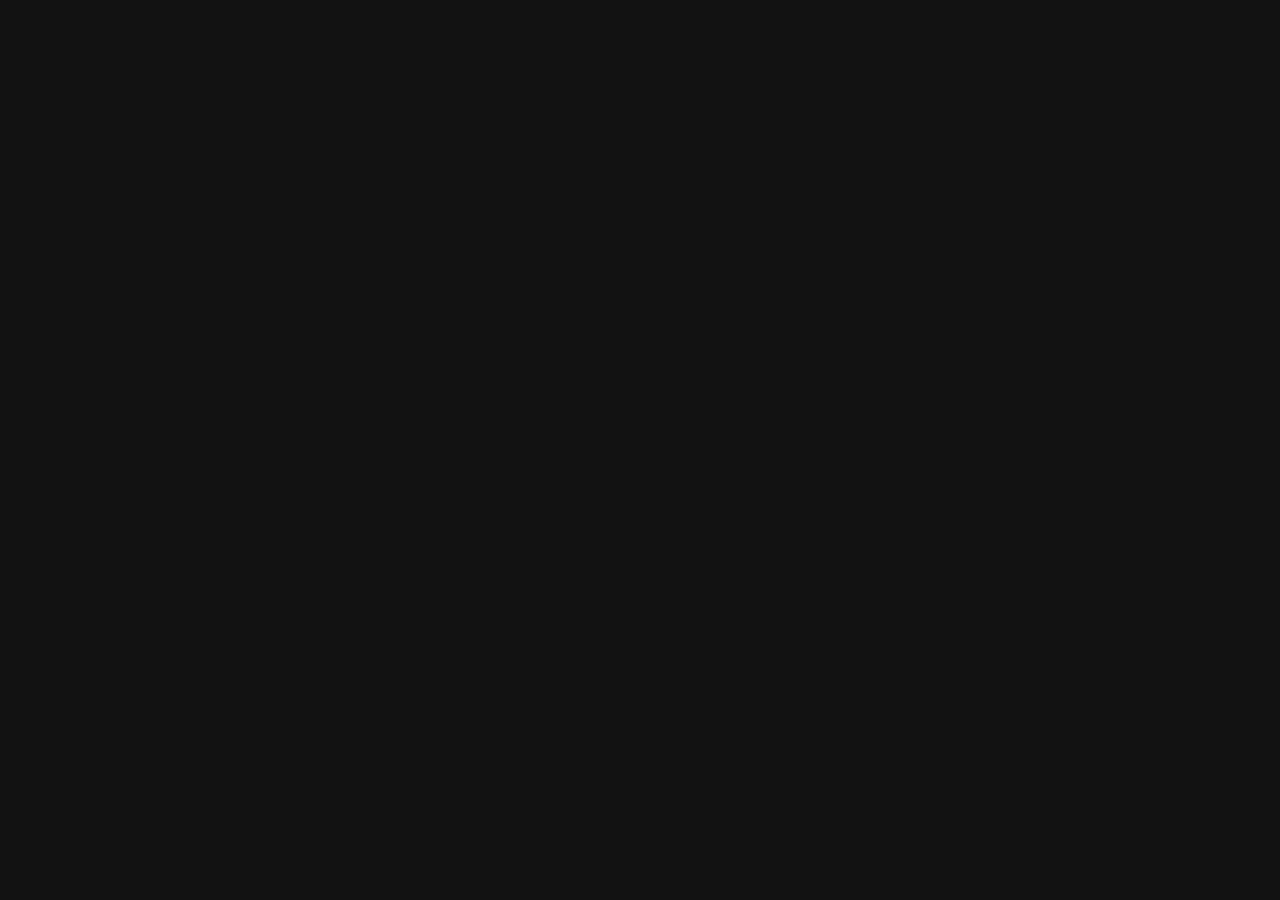
==== projects.html @ 2ae25323 "+" ====
<!doctype html>
<html lang="en">
  <head>
    <meta charset="UTF-8" />
    <meta name="viewport" content="width=device-width, initial-scale=1.0" />
    <title>Projects</title>

    <!-- 메인 CSS -->
    <link rel="stylesheet" href="css/projects.css" />

    <!-- 미디어쿼리 -->
    <link rel="stylesheet" href="css/media.css" />

    <!-- 메인 JS -->
    <script src="js/main.js" defer></script>
  </head>
  <body></body>
</html>
---- css/projects.css ----
@charset "UTF-8";

/* 웹폰트 */
@import url("https://cdn.jsdelivr.net/gh/orioncactus/pretendard@v1.3.9/dist/web/static/pretendard.min.css");

/* 프리텐다드 폰트 */
/* font-weight: 숫자입력;
100 = Thin
200 = ExtraLight (매우 얇음)
300 = Light (얇음) 
400 = Regular (보통)
500 = Medium (중간)
600 = SemiBold (약간 두꺼움)
700 = Bold (두꺼움) 
800 = ExtraBold (매우 두꺼움)
900 = Black */

::selection {
  background-color: #6366f1;
  color: #ffffff;
}

* {
  margin: 0;
  padding: 0;
  box-sizing: border-box;
}

html {
  overflow-x: hidden;
  font-size: 10px;
}

body {
  font-family: "pretendard";
  font-weight: 200;
  background: #121212;
  color: #fff;
}

a {
  text-decoration: none;
}
---- css/media.css ----
@charset "UTF-8";

/* min-width : 기본값 모바일 먼저
max-width : 기본값 데스크탑 먼저
신규 프로젝트 : min-width
기존 프로젝트 수정 : max-width */

/* @media (max-width: 375px) { } : 모바일 */
/* @media (max-width: 744px) { } : 태블릿 시작 */
/* @media (max-width: 768px) { } : 모바일과 태블릿 사이 경계선 (예전 기준) */
/* @media (max-width: 1024px) { } : 태블릿 ~ 소형 데스크탑 */
/* @media (max-width: 1280px) { } : 소형 노트북 */
/* @media (max-width: 1440px) { } : 데스크탑 */
/* @media (max-width: 1920px) { } : 와이드 모니터 */

/************************************* 1024 *************************************/
@media (max-width: 1024px) {
  /* 화면 왼쪽의 포트폴리오 없애기 */
  .side {
    display: none;
  }

  /* 화면 왼쪽 카테고리 가운데로 */
  header {
    justify-content: center;
  }

  /* 카테고리가 전체 너비를 차지하도록 */
  nav {
    width: 100%;
  }

  nav .nav-links {
    justify-content: space-between;
    gap: 0;
    white-space: nowrap;
  }

  /* 프로젝트 이미지 마우스 호버시 제거 */
  .project-content:hover .project-image img {
    transform: none;
  }
}

/************************************* 870 *************************************/
@media (max-width: 870px) {
  /* 프로젝트 제목 */
  .project-title {
    font-size: 22px;
  }
}

/************************************* 850 *************************************/
@media (max-width: 850px) {
  /* 프로젝트 */
  .projects-list {
    display: flex;
    flex-direction: column;
  }

  /* 프로젝트 제목 */
  .project-title {
    font-size: 20px;
  }

  /* 프로젝트 태그 */
  .tag {
    font-size: 10px;
  }

  /* 소개 */
  .about-inner {
    grid-template-columns: 1fr;
    gap: 40px;
  }

  .about-image {
    margin: 0 auto;
  }
}

/************************************* 768 *************************************/
@media (max-width: 768px) {
  /* 상단 */
  header {
    padding: 30px 30px;
  }

  /* 인트로 */
  .greeting {
    font-size: 18px;
  }

  .intro-text {
    font-size: 48px;
  }

  .subtitle {
    font-size: 16px;
  }

  /* 스크롤 안내 */
  .scroll-indicator span {
    font-size: 14px;
  }

  /* Activities list */
  .Activities-content {
    display: flex;
    flex-direction: column;
    align-items: flex-start;
    gap: 12px;
  }

  .Activities-title {
    flex-direction: row;
  }

  .Activities-course {
    flex-direction: row;
  }

  /* Connection */
  .contact-list {
    display: flex;
    flex-direction: column;
  }
}

/************************************* 430 *************************************/
@media (max-width: 430px) {
  /* 상단 */
  nav .nav-links a {
    font-size: 14px;
  }

  /* 프로젝트 */
  .project-title {
    font-size: 18px;
  }

  /* 하단 */
  footer {
    display: flex;
    justify-content: center;
  }
}
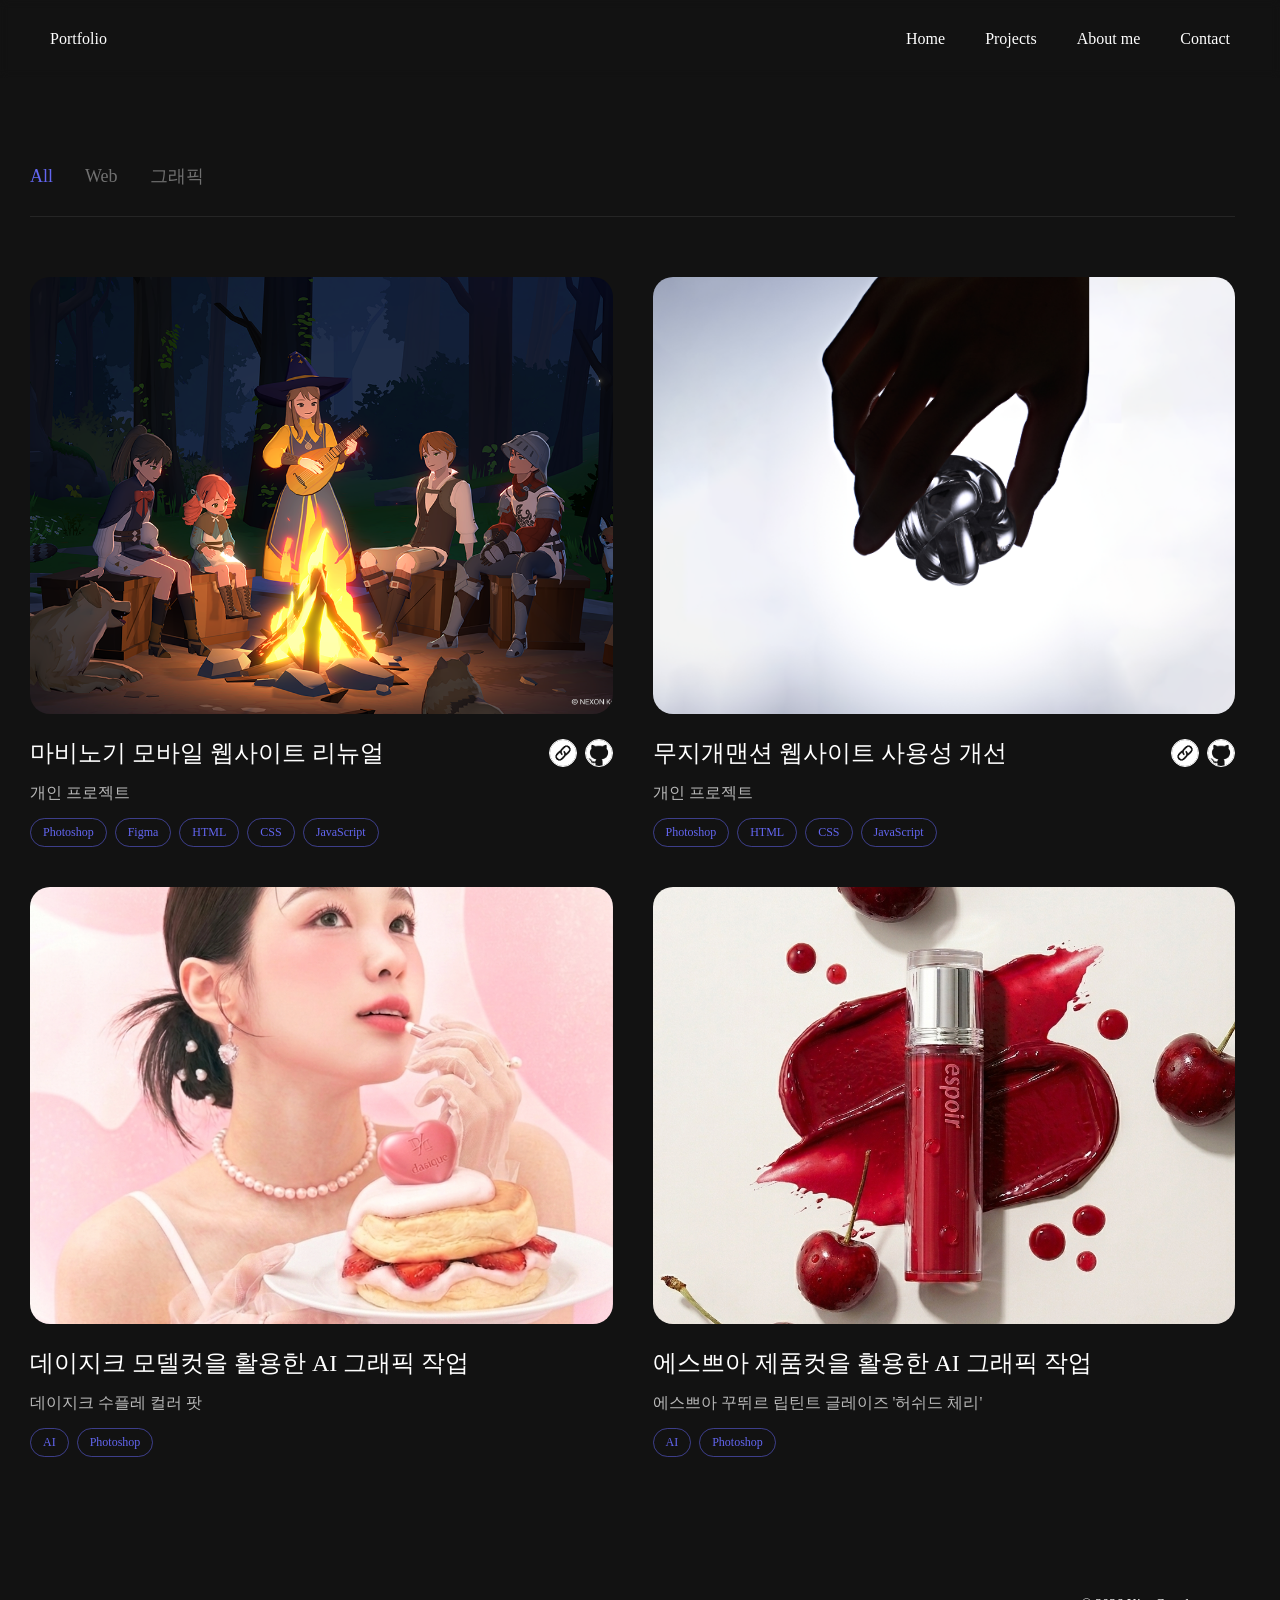
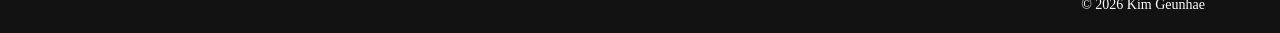
==== commit 7b48faf8: "+" ====
--- a/projects.html
+++ b/projects.html
@@ -12,7 +12,184 @@
     <link rel="stylesheet" href="css/media.css" />
 
     <!-- 메인 JS -->
-    <script src="js/main.js" defer></script>
+    <script src="js/projects.js" defer></script>
   </head>
-  <body></body>
+  <body>
+    <!-- 상단 -->
+    <header>
+      <div class="side">
+        <span>Portfolio</span>
+      </div>
+      <nav>
+        <ul class="nav-links">
+          <li><a href="#intro">Home</a></li>
+          <li><a href="#projects">Projects</a></li>
+          <li><a href="#about">About me</a></li>
+          <li><a href="#contact">Contact</a></li>
+        </ul>
+      </nav>
+    </header>
+
+    <!-- 프로젝트 목록 -->
+    <main class="works-main">
+      <div class="container">
+
+        <!-- 카테고리 필터 -->
+        <div class="filter-tabs">
+          <button class="filter-btn active" data-filter="all">All</button>
+          <button class="filter-btn" data-filter="web">Web</button>
+          <button class="filter-btn" data-filter="graphic">그래픽</button>
+        </div>
+
+        <!-- 프로젝트 그리드 -->
+        <div class="works-list">
+          <!-- 1. 마비노기 모바일 (Web) -->
+          <div class="work-item" data-category="web">
+            <a
+              href="https://kgh057.github.io/mabinogimobile/"
+              target="_blank"
+              class="work-image"
+            >
+              <img src="image/pj2.png" alt="마비노기모바일" />
+            </a>
+            <div class="work-header">
+              <h3 class="work-title">마비노기 모바일 웹사이트 리뉴얼</h3>
+              <div class="work-icons">
+                <a
+                  href="./file/마비노기모바일_PDF.pdf"
+                  target="_blank"
+                  class="work-icon"
+                >
+                  <img src="./image/link.png" alt="사이트 보기" />
+                </a>
+                <a
+                  href="https://github.com/kgh057/mabinogimobile"
+                  target="_blank"
+                  class="work-icon"
+                >
+                  <img src="./image/github1.png" alt="GitHub" />
+                </a>
+              </div>
+            </div>
+            <span class="work-desc">개인 프로젝트</span>
+            <div class="work-tags">
+              <span class="tag">Photoshop</span>
+              <span class="tag">Figma</span>
+              <span class="tag">HTML</span>
+              <span class="tag">CSS</span>
+              <span class="tag">JavaScript</span>
+            </div>
+          </div>
+
+          <!-- 2. 무지개맨션 (Web) -->
+          <div class="work-item" data-category="web">
+            <a
+              href="https://kgh057.github.io/muzigae-mansion/"
+              target="_blank"
+              class="work-image"
+            >
+              <img src="image/pj1.png" alt="무지개맨션" />
+            </a>
+            <div class="work-header">
+              <h3 class="work-title">무지개맨션 웹사이트 사용성 개선</h3>
+              <div class="work-icons">
+                <a
+                  href="./file/무지개맨션_PDF.pdf"
+                  target="_blank"
+                  class="work-icon"
+                >
+                  <img src="./image/link.png" alt="PDF 보기" />
+                </a>
+                <a
+                  href="https://github.com/kgh057/muzigae-mansion"
+                  target="_blank"
+                  class="work-icon"
+                >
+                  <img src="./image/github1.png" alt="GitHub" />
+                </a>
+              </div>
+            </div>
+            <span class="work-desc">개인 프로젝트</span>
+            <div class="work-tags">
+              <span class="tag">Photoshop</span>
+              <span class="tag">HTML</span>
+              <span class="tag">CSS</span>
+              <span class="tag">JavaScript</span>
+            </div>
+          </div>
+
+          <!-- 3. 데이지크 (그래픽) -->
+          <div class="work-item" data-category="graphic">
+            <div
+              class="work-image lightbox-trigger"
+              data-img="image/dasique3.png"
+              data-title="데이지크 모델컷을 활용한 AI 그래픽 작업"
+            >
+              <img
+                src="image/dasique3.png"
+                alt="데이지크 모델컷을 활용한 AI 그래픽 작업"
+              />
+            </div>
+            <div class="work-header">
+              <h3 class="work-title">
+                데이지크 모델컷을 활용한 AI 그래픽 작업
+              </h3>
+            </div>
+            <span class="work-desc">데이지크 수플레 컬러 팟</span>
+            <div class="work-tags">
+              <span class="tag">AI</span>
+              <span class="tag">Photoshop</span>
+            </div>
+          </div>
+
+          <!-- 4. 에스쁘아 (그래픽) -->
+          <div class="work-item" data-category="graphic">
+            <div
+              class="work-image lightbox-trigger"
+              data-img="image/espoir1.png"
+              data-title="에스쁘아 제품컷을 활용한 AI 그래픽 작업"
+            >
+              <img
+                src="image/espoir1.png"
+                alt="에스쁘아 제품컷을 활용한 AI 그래픽 작업"
+              />
+            </div>
+            <div class="work-header">
+              <h3 class="work-title">
+                에스쁘아 제품컷을 활용한 AI 그래픽 작업
+              </h3>
+            </div>
+            <span class="work-desc"
+              >에스쁘아 꾸뛰르 립틴트 글레이즈 '허쉬드 체리'</span
+            >
+            <div class="work-tags">
+              <span class="tag">AI</span>
+              <span class="tag">Photoshop</span>
+            </div>
+          </div>
+        </div>
+
+        <!-- 필터 결과가 없을 때 -->
+        <p class="no-result">해당 카테고리의 프로젝트가 없습니다.</p>
+      </div>
+    </main>
+
+    <!-- 프로젝트 모달 -->
+    <div class="lightbox-overlay" id="lightbox">
+      <div class="lightbox-box">
+        <button class="lightbox-close" id="lightboxClose">✕</button>
+        <img src="" alt="" class="lightbox-img" id="lightboxImg" />
+      </div>
+    </div>
+
+    <!-- 하단 -->
+    <footer>
+      <p>© 2026 Kim Geunhae</p>
+    </footer>
+
+    <!-- scroll-top -->
+    <button class="scroll-top" id="scrollTop">
+      <img src="./image/Arrow_up.svg" alt="arrow up" />
+    </button>
+  </body>
 </html>
--- a/css/projects.css
+++ b/css/projects.css
@@ -28,6 +28,8 @@
 
 html {
   overflow-x: hidden;
+  overflow-y: scroll; /* 스크롤바를 항상 표시 */
+  scrollbar-gutter: stable; /* 스크롤바 자리를 미리 확보 */
   font-size: 10px;
 }
 
@@ -41,3 +43,272 @@
 a {
   text-decoration: none;
 }
+
+/************************************* 상단 *************************************/
+header {
+  position: fixed;
+  width: 100%;
+  top: 0;
+  right: 0;
+  display: flex;
+  justify-content: space-between;
+  align-items: center;
+  padding: 30px 50px;
+  z-index: 1000;
+  backdrop-filter: blur(4px);
+}
+
+/* portfolio */
+.side span {
+  font-size: 16px;
+}
+
+nav .nav-links {
+  display: flex;
+  list-style: none;
+  gap: 40px;
+}
+
+nav .nav-links a {
+  position: relative;
+  color: #fff;
+  font-size: 16px;
+}
+
+/************************************* 각 컨테이너 *************************************/
+.container {
+  max-width: 1400px;
+  margin: 0 auto;
+}
+
+/************************************* Works 본문 *************************************/
+.works-main {
+  padding: 160px 30px 120px;
+}
+
+/* 카테고리 필터 탭 */
+.filter-tabs {
+  display: flex;
+  gap: 32px;
+  margin-bottom: 60px;
+  border-bottom: 1px solid rgba(255, 255, 255, 0.08);
+  padding-bottom: 24px;
+}
+
+.filter-btn {
+  background: none;
+  border: none;
+  font-family: inherit;
+  font-size: 18px;
+  font-weight: 500;
+  color: rgba(255, 255, 255, 0.4);
+  cursor: pointer;
+  padding: 4px 0;
+  transition: color 0.3s;
+}
+
+.filter-btn:hover {
+  color: rgba(255, 255, 255, 0.8);
+}
+
+.filter-btn.active {
+  color: #6366f1;
+}
+
+/* 프로젝트가 없을 때 안내 문구 */
+.no-result {
+  display: none;
+  text-align: center;
+  padding: 80px 0;
+  font-size: 16px;
+  color: rgba(255, 255, 255, 0.5);
+}
+
+.no-result.show {
+  display: block;
+}
+
+/************************************* Works 그리드 *************************************/
+.works-list {
+  display: grid;
+  grid-template-columns: repeat(2, 1fr);
+  gap: 40px;
+}
+
+.work-item {
+  display: flex;
+  flex-direction: column;
+}
+
+/* 필터로 숨겨진 카드 */
+.work-item.hidden {
+  display: none;
+}
+
+.work-image {
+  border-radius: 20px;
+  overflow: hidden;
+  aspect-ratio: 4 / 3;
+  margin-bottom: 24px;
+  display: block;
+  cursor: pointer;
+}
+
+.work-image img {
+  width: 100%;
+  height: 100%;
+  object-fit: cover;
+  transition: transform 0.4s ease;
+}
+
+.work-image:hover img {
+  transform: scale(1.05);
+}
+
+.work-header {
+  display: flex;
+  justify-content: space-between;
+  align-items: center;
+  margin-bottom: 14px;
+}
+
+.work-title {
+  font-size: 24px;
+  font-weight: 500;
+  color: #ffffff;
+  line-height: 1.3;
+}
+
+.work-icons {
+  display: flex;
+  gap: 8px;
+  flex-shrink: 0;
+}
+
+.work-icon {
+  width: 28px;
+  height: 28px;
+  border: 1px solid #ffffff;
+  border-radius: 50%;
+  display: flex;
+  align-items: center;
+  justify-content: center;
+  flex-shrink: 0;
+  overflow: hidden;
+}
+
+.work-icon img {
+  width: 28px;
+  height: 28px;
+  object-fit: cover;
+}
+
+.work-desc {
+  font-size: 16px;
+  margin-bottom: 14px;
+  color: rgb(255 255 255 / 70%);
+}
+
+.work-tags {
+  display: flex;
+  gap: 8px;
+  flex-wrap: wrap;
+}
+
+.tag {
+  padding: 6px 12px;
+  border: 1px solid #6365f18a;
+  border-radius: 20px;
+  font-size: 12px;
+  color: #6366f1;
+  font-weight: 500;
+}
+
+/************************************* 프로젝트 모달 (메인과 동일) *************************************/
+.lightbox-trigger {
+  cursor: pointer;
+}
+
+.lightbox-overlay {
+  position: fixed;
+  inset: 0;
+  background: rgba(0, 0, 0, 0.85);
+  z-index: 2000;
+  display: flex;
+  align-items: center;
+  justify-content: center;
+  opacity: 0;
+  visibility: hidden;
+  transition:
+    opacity 0.3s ease,
+    visibility 0.3s ease;
+}
+
+.lightbox-overlay.active {
+  opacity: 1;
+  visibility: visible;
+}
+
+.lightbox-box {
+  position: relative;
+  max-width: 800px;
+  width: 90%;
+}
+
+.lightbox-close {
+  position: absolute;
+  top: -40px;
+  right: 0;
+  background: none;
+  border: none;
+  color: #fff;
+  font-size: 24px;
+  cursor: pointer;
+  line-height: 1;
+}
+
+.lightbox-img {
+  width: 100%;
+  border-radius: 16px;
+  display: block;
+}
+
+/************************************* 하단 *************************************/
+footer {
+  display: flex;
+  justify-content: flex-end;
+  padding: 20px 60px;
+  font-size: 14px;
+}
+
+/************************************* scroll-top *************************************/
+.scroll-top {
+  position: fixed;
+  bottom: 20px;
+  right: 15px;
+  width: 30px;
+  height: 30px;
+  background: #121212;
+  border: 1px solid #fff;
+  border-radius: 50%;
+  display: flex;
+  align-items: center;
+  justify-content: center;
+  cursor: pointer;
+  opacity: 0;
+  visibility: hidden;
+  transition:
+    opacity 0.6s ease,
+    visibility 0.6s;
+}
+
+.scroll-top img {
+  width: 20px;
+  height: 20px;
+  object-fit: cover;
+}
+
+.scroll-top.visible {
+  opacity: 1;
+  visibility: visible;
+}
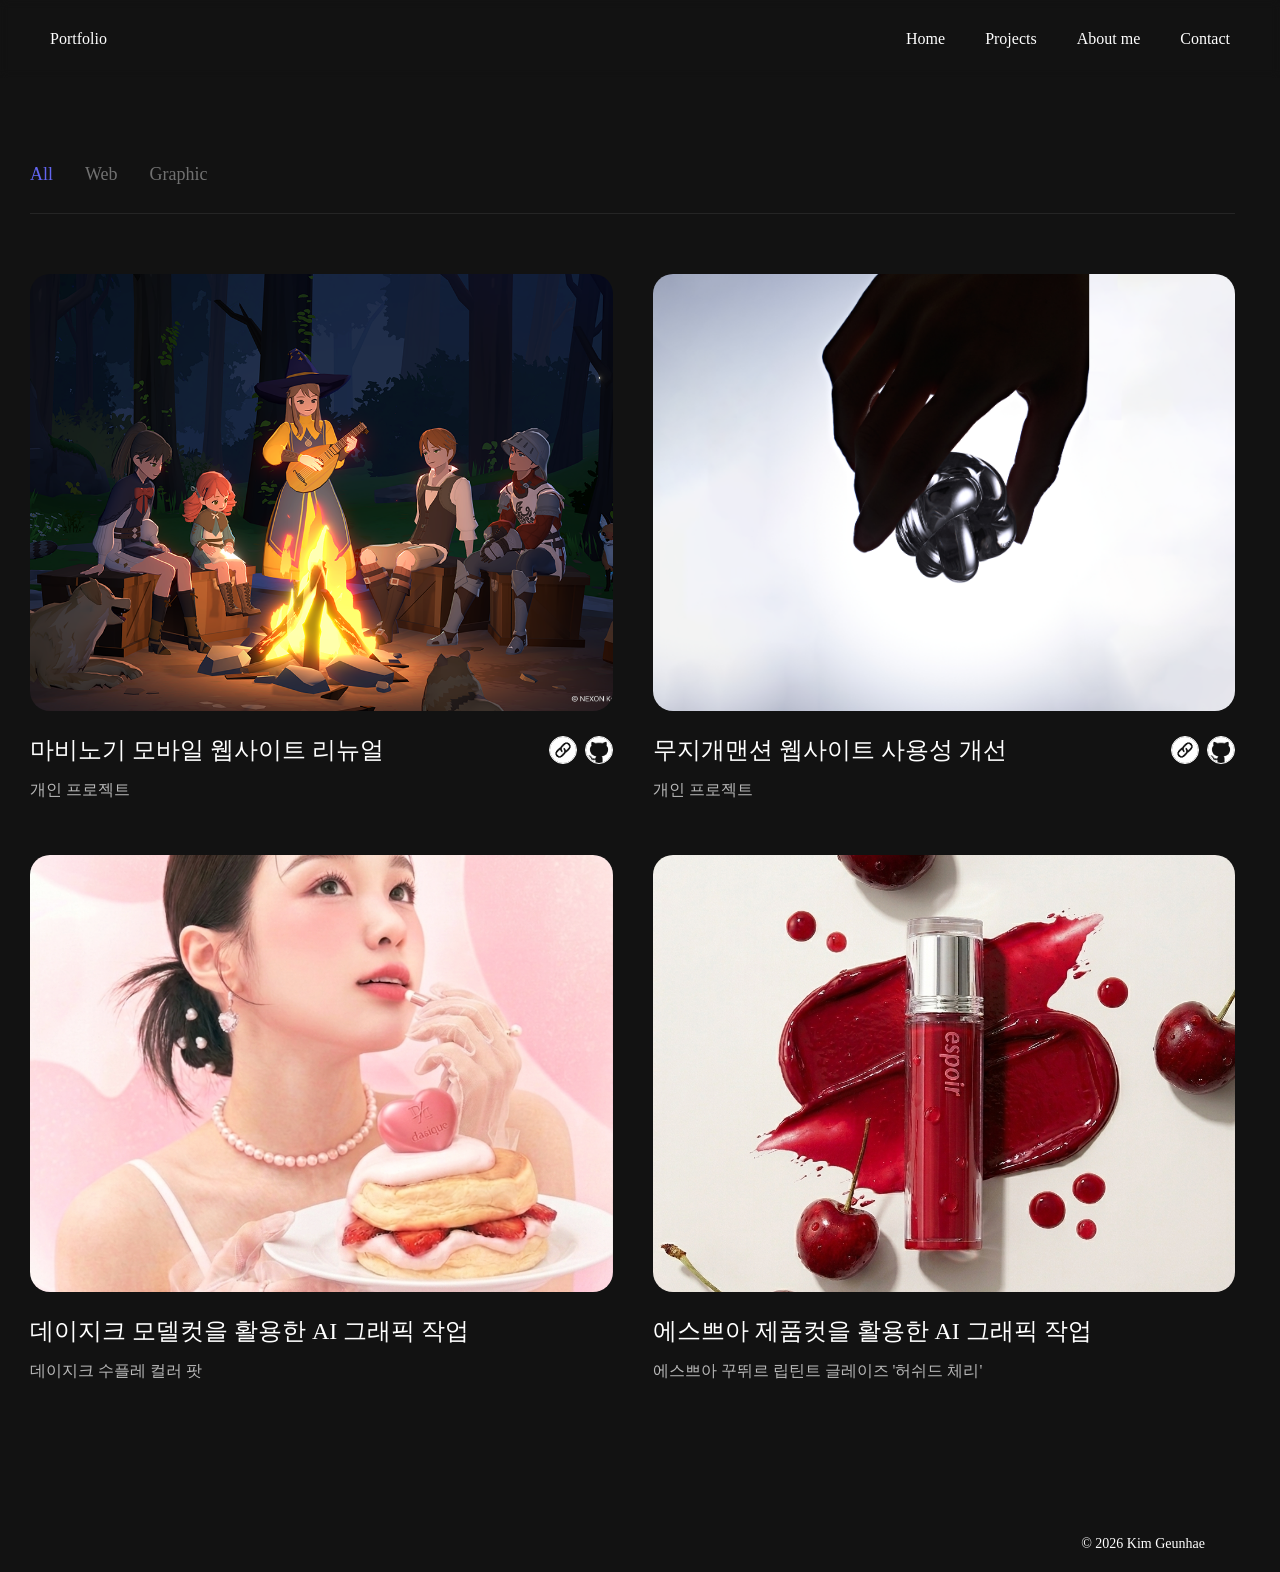
==== commit 16972dd7: "+" ====
--- a/projects.html
+++ b/projects.html
@@ -22,106 +22,92 @@
       </div>
       <nav>
         <ul class="nav-links">
-          <li><a href="#intro">Home</a></li>
-          <li><a href="#projects">Projects</a></li>
-          <li><a href="#about">About me</a></li>
-          <li><a href="#contact">Contact</a></li>
+          <li><a href="index.html#intro">Home</a></li>
+          <li><a href="projects.html" class="active">Projects</a></li>
+          <li><a href="index.html#about">About me</a></li>
+          <li><a href="index.html#contact">Contact</a></li>
         </ul>
       </nav>
     </header>
 
     <!-- 프로젝트 목록 -->
-    <main class="works-main">
+    <main class="project-main">
       <div class="container">
-
         <!-- 카테고리 필터 -->
         <div class="filter-tabs">
           <button class="filter-btn active" data-filter="all">All</button>
           <button class="filter-btn" data-filter="web">Web</button>
-          <button class="filter-btn" data-filter="graphic">그래픽</button>
+          <button class="filter-btn" data-filter="graphic">Graphic</button>
         </div>
 
         <!-- 프로젝트 그리드 -->
-        <div class="works-list">
-          <!-- 1. 마비노기 모바일 (Web) -->
-          <div class="work-item" data-category="web">
+        <div class="project-list">
+          <!-- 프로젝트 1 -->
+          <div class="project-item" data-category="web">
             <a
               href="https://kgh057.github.io/mabinogimobile/"
               target="_blank"
-              class="work-image"
+              class="project-image"
             >
               <img src="image/pj2.png" alt="마비노기모바일" />
             </a>
-            <div class="work-header">
-              <h3 class="work-title">마비노기 모바일 웹사이트 리뉴얼</h3>
-              <div class="work-icons">
+            <div class="project-header">
+              <h3 class="project-title">마비노기 모바일 웹사이트 리뉴얼</h3>
+              <div class="project-icons">
                 <a
                   href="./file/마비노기모바일_PDF.pdf"
                   target="_blank"
-                  class="work-icon"
+                  class="project-icon"
                 >
                   <img src="./image/link.png" alt="사이트 보기" />
                 </a>
                 <a
                   href="https://github.com/kgh057/mabinogimobile"
                   target="_blank"
-                  class="work-icon"
+                  class="project-icon"
                 >
                   <img src="./image/github1.png" alt="GitHub" />
                 </a>
               </div>
             </div>
-            <span class="work-desc">개인 프로젝트</span>
-            <div class="work-tags">
-              <span class="tag">Photoshop</span>
-              <span class="tag">Figma</span>
-              <span class="tag">HTML</span>
-              <span class="tag">CSS</span>
-              <span class="tag">JavaScript</span>
-            </div>
+            <span class="project-desc">개인 프로젝트</span>
           </div>
 
-          <!-- 2. 무지개맨션 (Web) -->
-          <div class="work-item" data-category="web">
+          <!-- 프로젝트 2 -->
+          <div class="project-item" data-category="web">
             <a
               href="https://kgh057.github.io/muzigae-mansion/"
               target="_blank"
-              class="work-image"
+              class="project-image"
             >
               <img src="image/pj1.png" alt="무지개맨션" />
             </a>
-            <div class="work-header">
-              <h3 class="work-title">무지개맨션 웹사이트 사용성 개선</h3>
-              <div class="work-icons">
+            <div class="project-header">
+              <h3 class="project-title">무지개맨션 웹사이트 사용성 개선</h3>
+              <div class="project-icons">
                 <a
                   href="./file/무지개맨션_PDF.pdf"
                   target="_blank"
-                  class="work-icon"
+                  class="project-icon"
                 >
                   <img src="./image/link.png" alt="PDF 보기" />
                 </a>
                 <a
                   href="https://github.com/kgh057/muzigae-mansion"
                   target="_blank"
-                  class="work-icon"
+                  class="project-icon"
                 >
                   <img src="./image/github1.png" alt="GitHub" />
                 </a>
               </div>
             </div>
-            <span class="work-desc">개인 프로젝트</span>
-            <div class="work-tags">
-              <span class="tag">Photoshop</span>
-              <span class="tag">HTML</span>
-              <span class="tag">CSS</span>
-              <span class="tag">JavaScript</span>
-            </div>
+            <span class="project-desc">개인 프로젝트</span>
           </div>
 
-          <!-- 3. 데이지크 (그래픽) -->
-          <div class="work-item" data-category="graphic">
+          <!-- 프로젝트 3 -->
+          <div class="project-item" data-category="graphic">
             <div
-              class="work-image lightbox-trigger"
+              class="project-image lightbox-trigger"
               data-img="image/dasique3.png"
               data-title="데이지크 모델컷을 활용한 AI 그래픽 작업"
             >
@@ -130,22 +116,18 @@
                 alt="데이지크 모델컷을 활용한 AI 그래픽 작업"
               />
             </div>
-            <div class="work-header">
-              <h3 class="work-title">
+            <div class="project-header">
+              <h3 class="project-title">
                 데이지크 모델컷을 활용한 AI 그래픽 작업
               </h3>
             </div>
-            <span class="work-desc">데이지크 수플레 컬러 팟</span>
-            <div class="work-tags">
-              <span class="tag">AI</span>
-              <span class="tag">Photoshop</span>
-            </div>
+            <span class="project-desc">데이지크 수플레 컬러 팟</span>
           </div>
 
-          <!-- 4. 에스쁘아 (그래픽) -->
-          <div class="work-item" data-category="graphic">
+          <!-- 프로젝트 4 -->
+          <div class="project-item" data-category="graphic">
             <div
-              class="work-image lightbox-trigger"
+              class="project-image lightbox-trigger"
               data-img="image/espoir1.png"
               data-title="에스쁘아 제품컷을 활용한 AI 그래픽 작업"
             >
@@ -154,18 +136,14 @@
                 alt="에스쁘아 제품컷을 활용한 AI 그래픽 작업"
               />
             </div>
-            <div class="work-header">
-              <h3 class="work-title">
+            <div class="project-header">
+              <h3 class="project-title">
                 에스쁘아 제품컷을 활용한 AI 그래픽 작업
               </h3>
             </div>
-            <span class="work-desc"
+            <span class="project-desc"
               >에스쁘아 꾸뛰르 립틴트 글레이즈 '허쉬드 체리'</span
             >
-            <div class="work-tags">
-              <span class="tag">AI</span>
-              <span class="tag">Photoshop</span>
-            </div>
           </div>
         </div>
 
--- a/css/projects.css
+++ b/css/projects.css
@@ -81,8 +81,8 @@
   margin: 0 auto;
 }
 
-/************************************* Works 본문 *************************************/
-.works-main {
+/************************************* Projects 본문 *************************************/
+.project-main {
   padding: 160px 30px 120px;
 }
 
@@ -100,7 +100,7 @@
   border: none;
   font-family: inherit;
   font-size: 18px;
-  font-weight: 500;
+  font-weight: 200;
   color: rgba(255, 255, 255, 0.4);
   cursor: pointer;
   padding: 4px 0;
@@ -128,24 +128,24 @@
   display: block;
 }
 
-/************************************* Works 그리드 *************************************/
-.works-list {
+/************************************* Projects 그리드 *************************************/
+.project-list {
   display: grid;
   grid-template-columns: repeat(2, 1fr);
   gap: 40px;
 }
 
-.work-item {
+.project-item {
   display: flex;
   flex-direction: column;
 }
 
 /* 필터로 숨겨진 카드 */
-.work-item.hidden {
+.project-item.hidden {
   display: none;
 }
 
-.work-image {
+.project-image {
   border-radius: 20px;
   overflow: hidden;
   aspect-ratio: 4 / 3;
@@ -154,38 +154,38 @@
   cursor: pointer;
 }
 
-.work-image img {
+.project-image img {
   width: 100%;
   height: 100%;
   object-fit: cover;
   transition: transform 0.4s ease;
 }
 
-.work-image:hover img {
+.project-image:hover img {
   transform: scale(1.05);
 }
 
-.work-header {
+.project-header {
   display: flex;
   justify-content: space-between;
   align-items: center;
   margin-bottom: 14px;
 }
 
-.work-title {
+.project-title {
   font-size: 24px;
   font-weight: 500;
   color: #ffffff;
   line-height: 1.3;
 }
 
-.work-icons {
+.project-icons {
   display: flex;
   gap: 8px;
   flex-shrink: 0;
 }
 
-.work-icon {
+.project-icon {
   width: 28px;
   height: 28px;
   border: 1px solid #ffffff;
@@ -197,32 +197,24 @@
   overflow: hidden;
 }
 
-.work-icon img {
+.project-icon img {
   width: 28px;
   height: 28px;
   object-fit: cover;
 }
 
-.work-desc {
+.project-desc {
   font-size: 16px;
   margin-bottom: 14px;
   color: rgb(255 255 255 / 70%);
 }
 
-.work-tags {
+.project-tags {
   display: flex;
   gap: 8px;
   flex-wrap: wrap;
 }
 
-.tag {
-  padding: 6px 12px;
-  border: 1px solid #6365f18a;
-  border-radius: 20px;
-  font-size: 12px;
-  color: #6366f1;
-  font-weight: 500;
-}
 
 /************************************* 프로젝트 모달 (메인과 동일) *************************************/
 .lightbox-trigger {
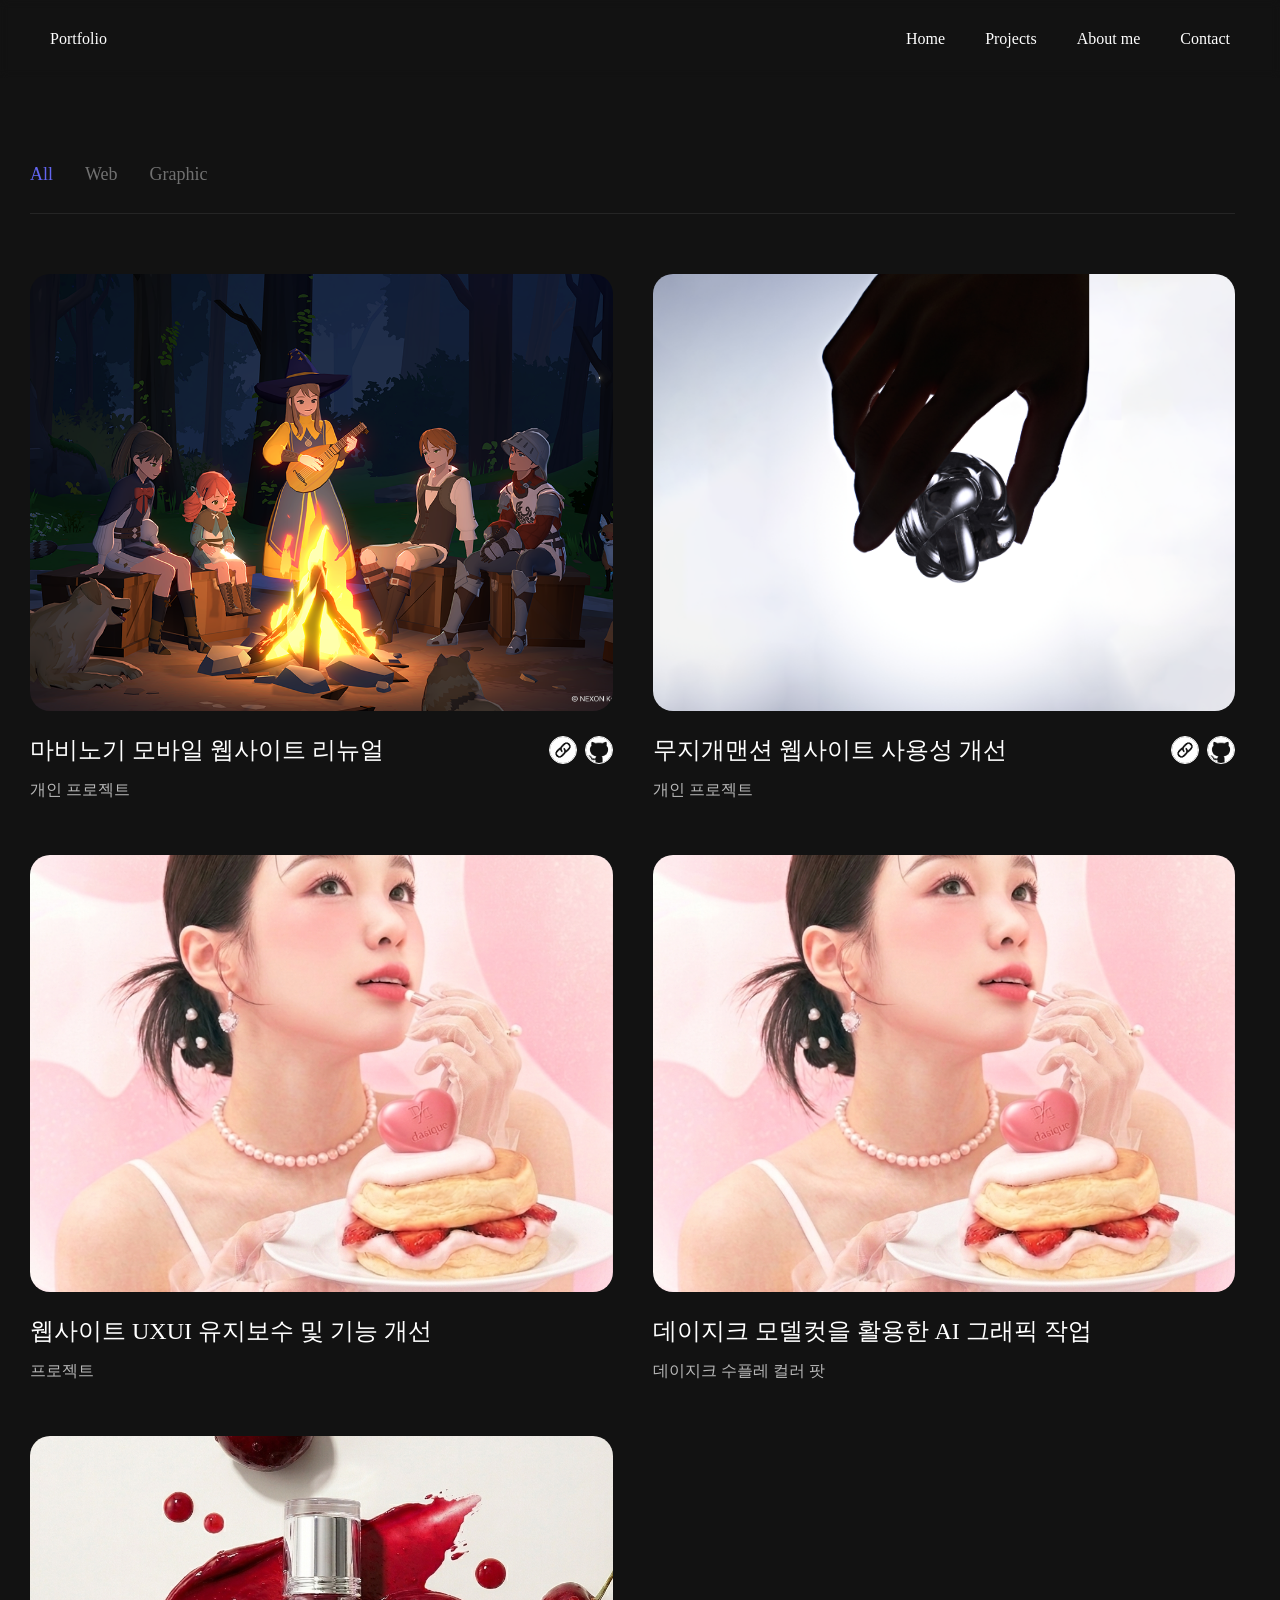
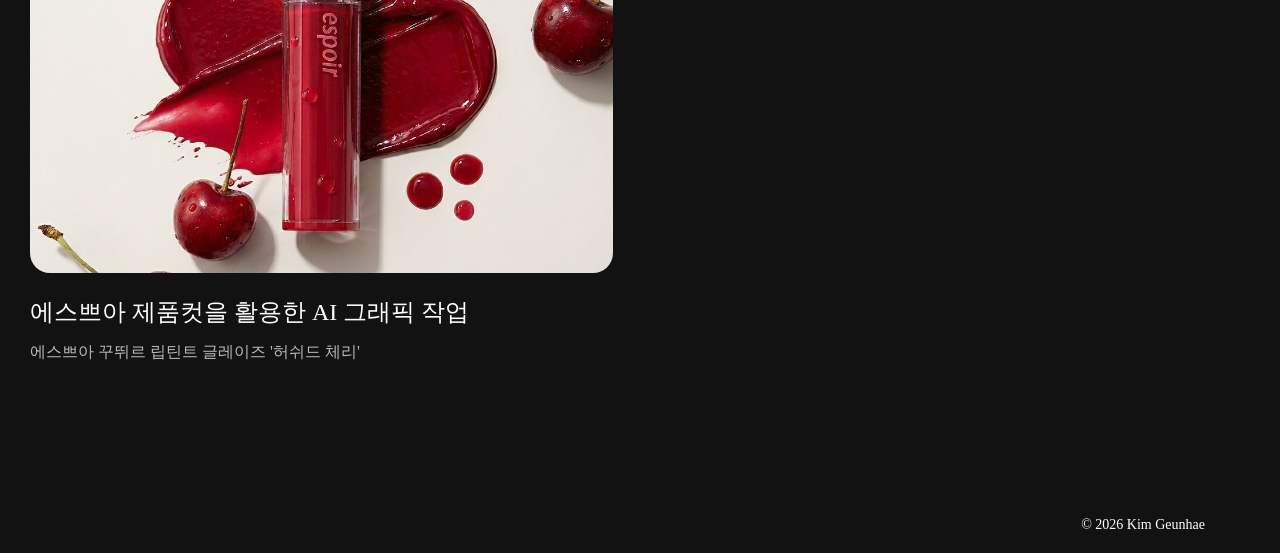
==== commit 4b4bdf00: "Update projects.html" ====
--- a/projects.html
+++ b/projects.html
@@ -105,6 +105,26 @@
           </div>
 
           <!-- 프로젝트 3 -->
+          <div class="project-item" data-category="web">
+            <div
+              class="project-image lightbox-trigger"
+              data-img="image/dasique3.png"
+              data-title="웹사이트 UXUI 유지보수 및 기능 개선"
+            >
+              <img
+                src="image/dasique3.png"
+                alt="웹사이트 UXUI 유지보수 및 기능 개선"
+              />
+            </div>
+            <div class="project-header">
+              <h3 class="project-title">
+                웹사이트 UXUI 유지보수 및 기능 개선
+              </h3>
+            </div>
+            <span class="project-desc">프로젝트</span>
+          </div>
+
+          <!-- 프로젝트 4 -->
           <div class="project-item" data-category="graphic">
             <div
               class="project-image lightbox-trigger"
@@ -124,7 +144,7 @@
             <span class="project-desc">데이지크 수플레 컬러 팟</span>
           </div>
 
-          <!-- 프로젝트 4 -->
+          <!-- 프로젝트 5 -->
           <div class="project-item" data-category="graphic">
             <div
               class="project-image lightbox-trigger"
--- a/css/projects.css
+++ b/css/projects.css
@@ -81,7 +81,7 @@
   margin: 0 auto;
 }
 
-/************************************* Projects 본문 *************************************/
+/************************************* 프로젝트 *************************************/
 .project-main {
   padding: 160px 30px 120px;
 }
@@ -112,6 +112,7 @@
 }
 
 .filter-btn.active {
+  font-weight: 500;
   color: #6366f1;
 }
 
@@ -128,7 +129,7 @@
   display: block;
 }
 
-/************************************* Projects 그리드 *************************************/
+/************************************* 프로젝트 그리드 *************************************/
 .project-list {
   display: grid;
   grid-template-columns: repeat(2, 1fr);
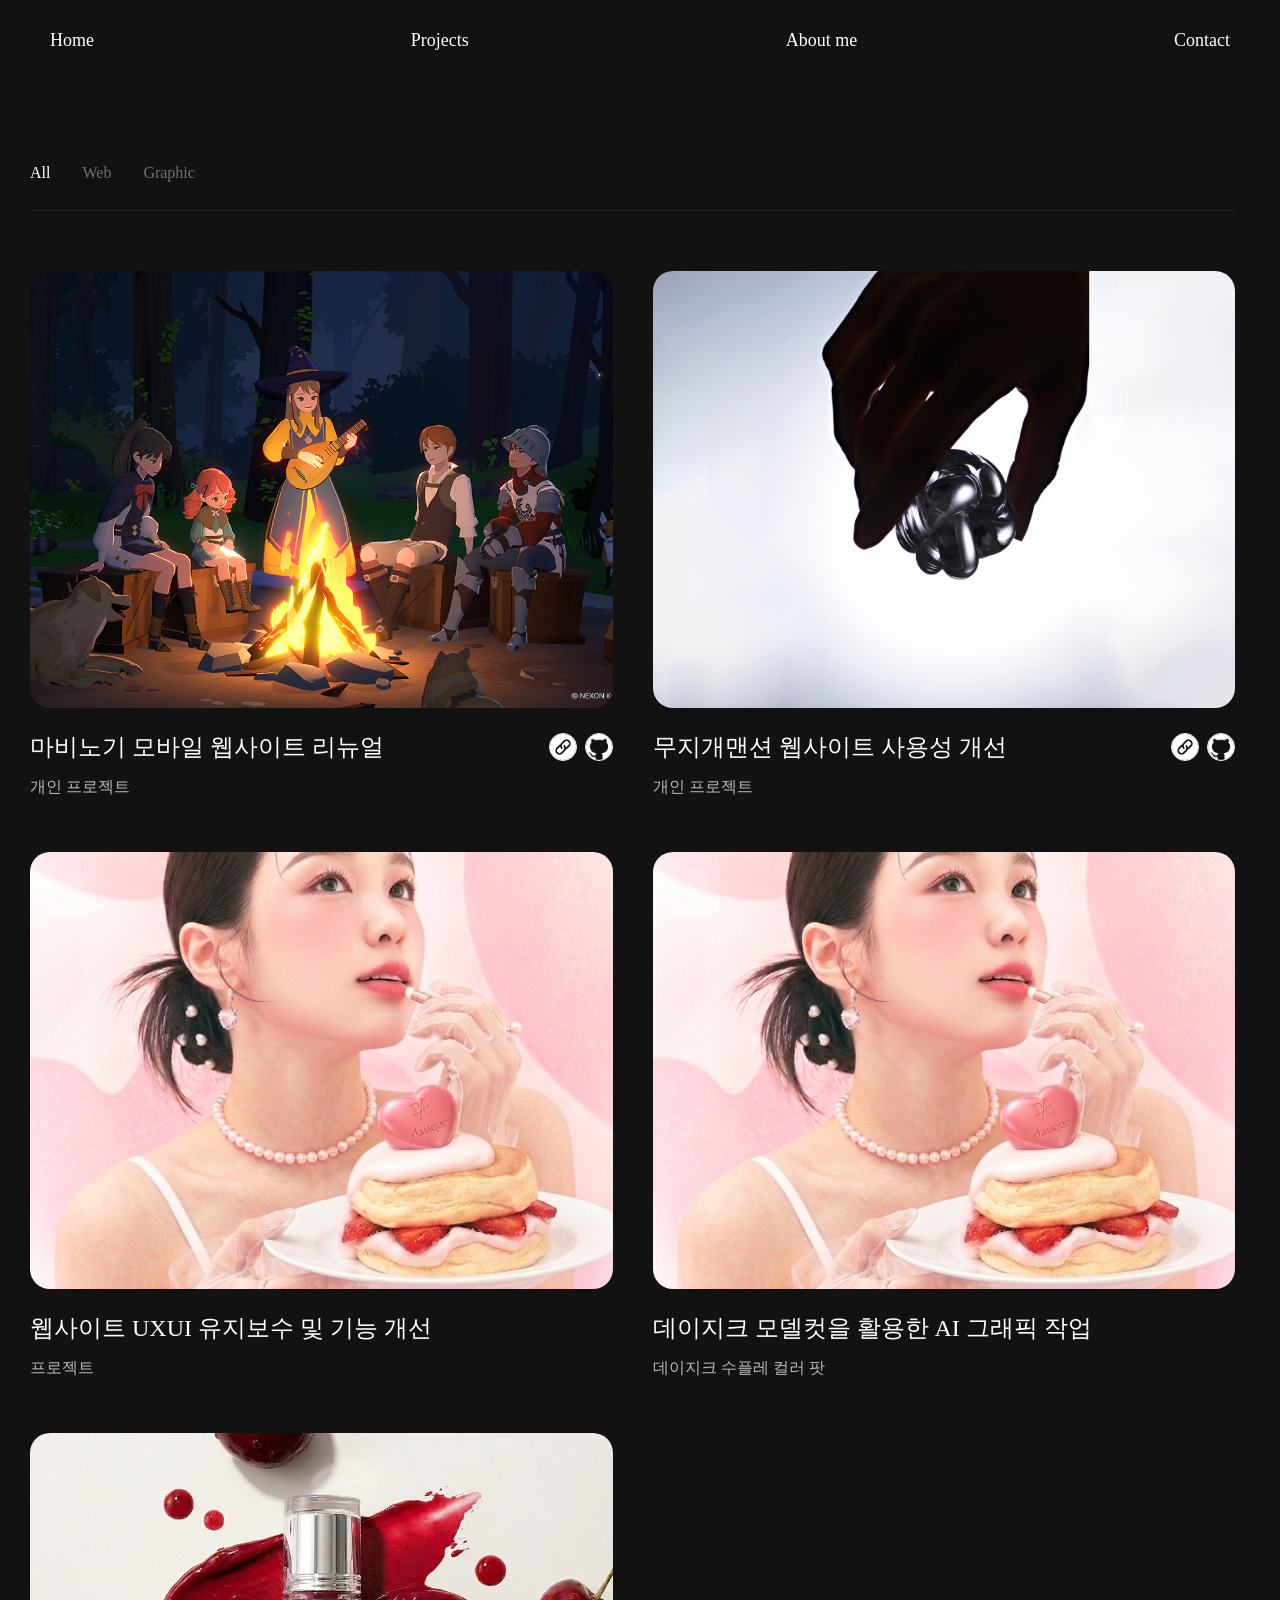
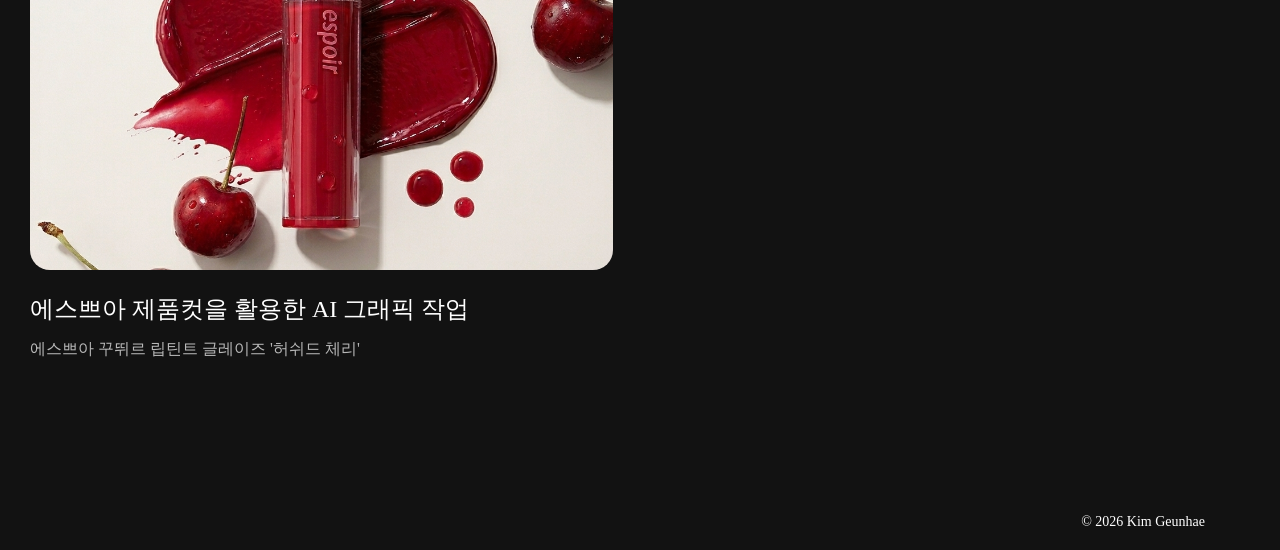
==== commit 55735be0: "+" ====
--- a/projects.html
+++ b/projects.html
@@ -17,9 +17,6 @@
   <body>
     <!-- 상단 -->
     <header>
-      <div class="side">
-        <span>Portfolio</span>
-      </div>
       <nav>
         <ul class="nav-links">
           <li><a href="index.html#intro">Home</a></li>
@@ -117,9 +114,7 @@
               />
             </div>
             <div class="project-header">
-              <h3 class="project-title">
-                웹사이트 UXUI 유지보수 및 기능 개선
-              </h3>
+              <h3 class="project-title">웹사이트 UXUI 유지보수 및 기능 개선</h3>
             </div>
             <span class="project-desc">프로젝트</span>
           </div>
--- a/css/projects.css
+++ b/css/projects.css
@@ -51,20 +51,20 @@
   top: 0;
   right: 0;
   display: flex;
-  justify-content: space-between;
+  justify-content: center;
   align-items: center;
   padding: 30px 50px;
   z-index: 1000;
   backdrop-filter: blur(4px);
 }
 
-/* portfolio */
-.side span {
-  font-size: 16px;
+nav {
+  width: 100%;
 }
 
 nav .nav-links {
   display: flex;
+  justify-content: space-between;
   list-style: none;
   gap: 40px;
 }
@@ -72,7 +72,7 @@
 nav .nav-links a {
   position: relative;
   color: #fff;
-  font-size: 16px;
+  font-size: 18px;
 }
 
 /************************************* 각 컨테이너 *************************************/
@@ -99,7 +99,7 @@
   background: none;
   border: none;
   font-family: inherit;
-  font-size: 18px;
+  font-size: 16px;
   font-weight: 200;
   color: rgba(255, 255, 255, 0.4);
   cursor: pointer;
@@ -107,13 +107,8 @@
   transition: color 0.3s;
 }
 
-.filter-btn:hover {
-  color: rgba(255, 255, 255, 0.8);
-}
-
 .filter-btn.active {
-  font-weight: 500;
-  color: #6366f1;
+  color: #fff;
 }
 
 /* 프로젝트가 없을 때 안내 문구 */
@@ -215,7 +210,6 @@
   gap: 8px;
   flex-wrap: wrap;
 }
-
 
 /************************************* 프로젝트 모달 (메인과 동일) *************************************/
 .lightbox-trigger {
